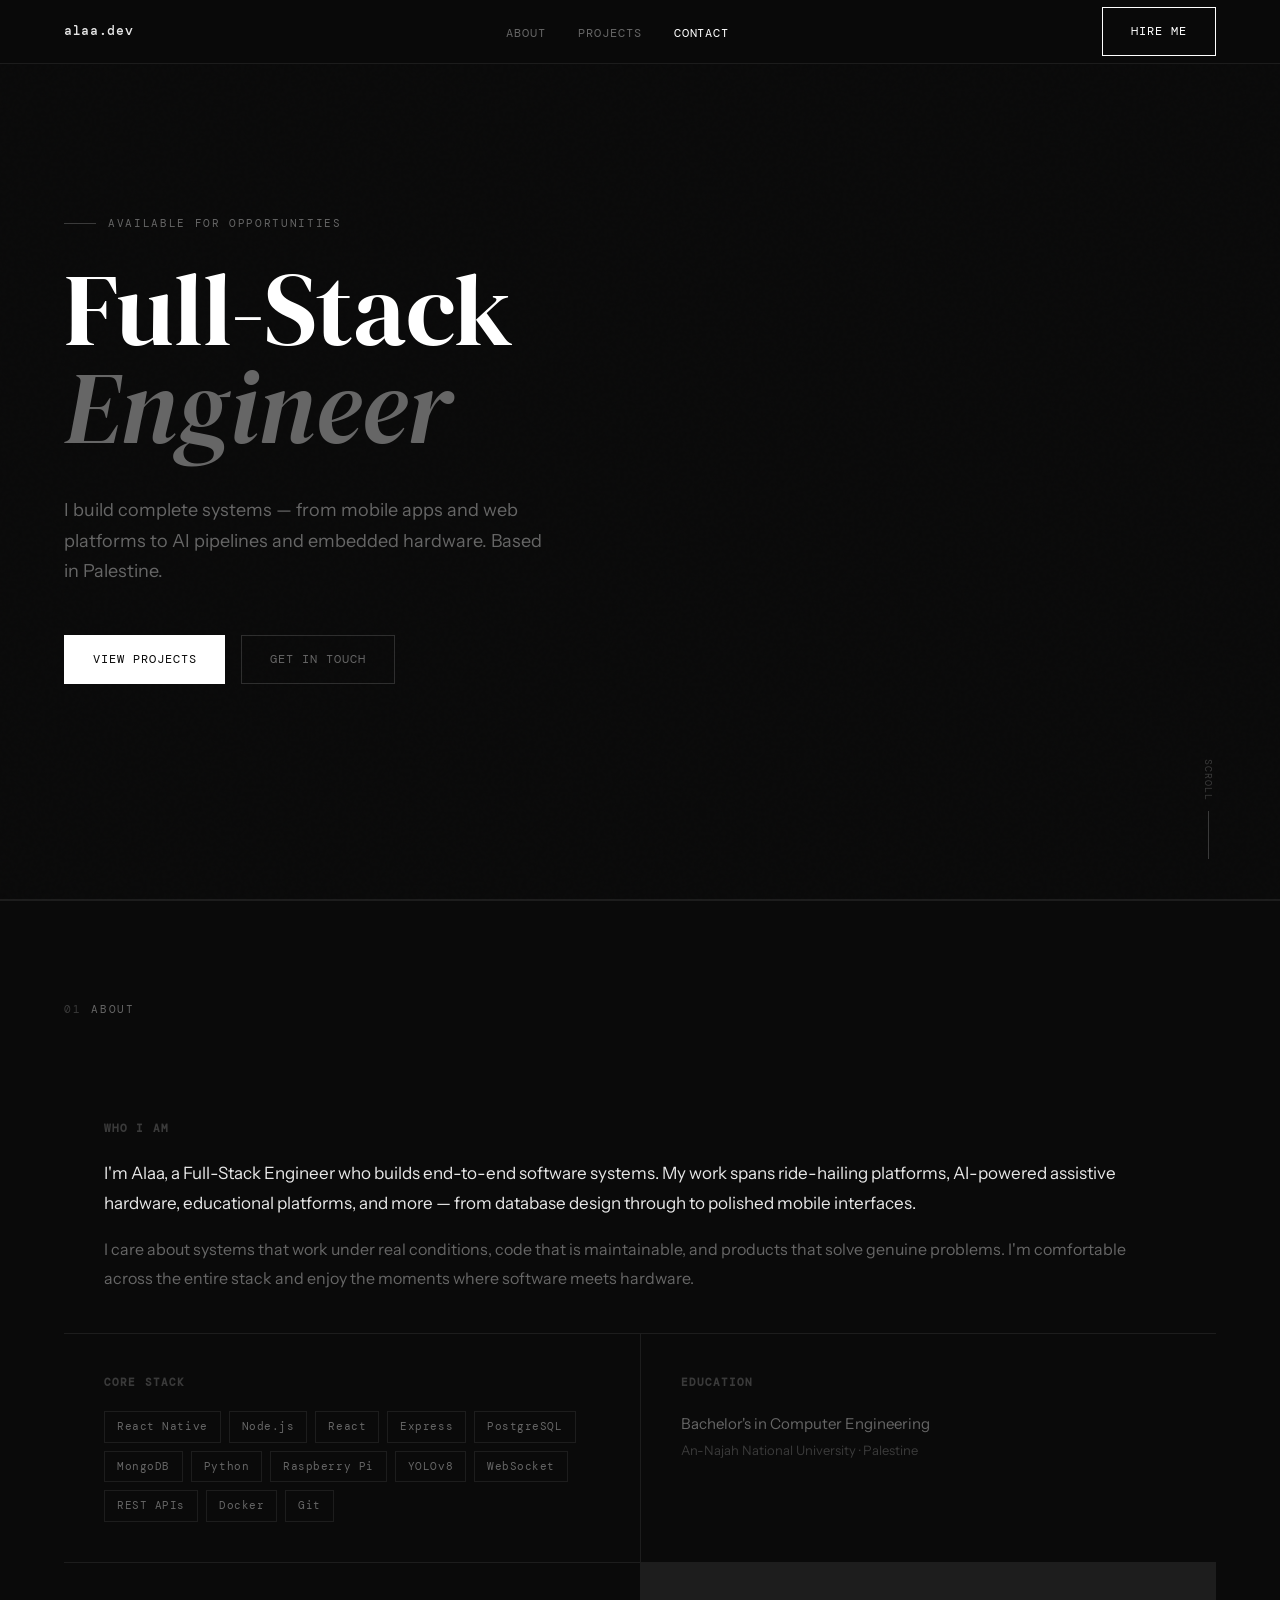
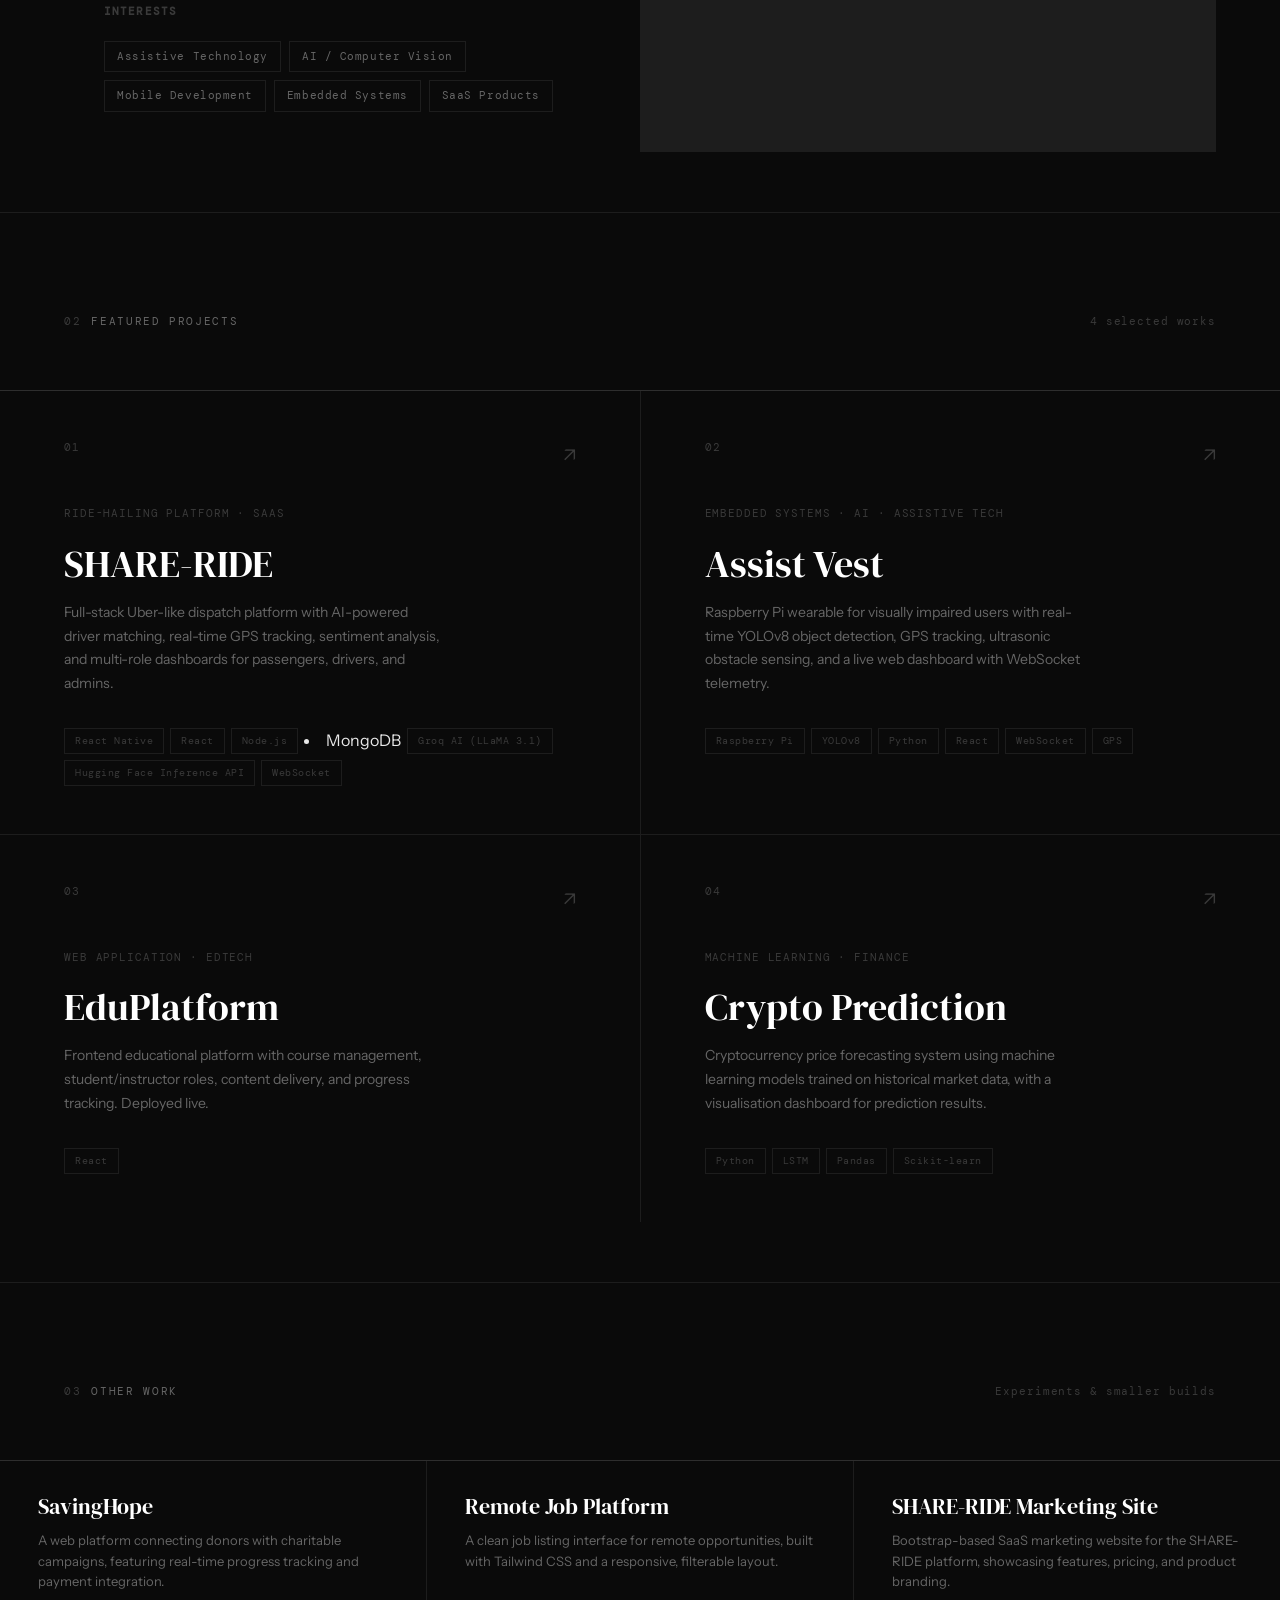
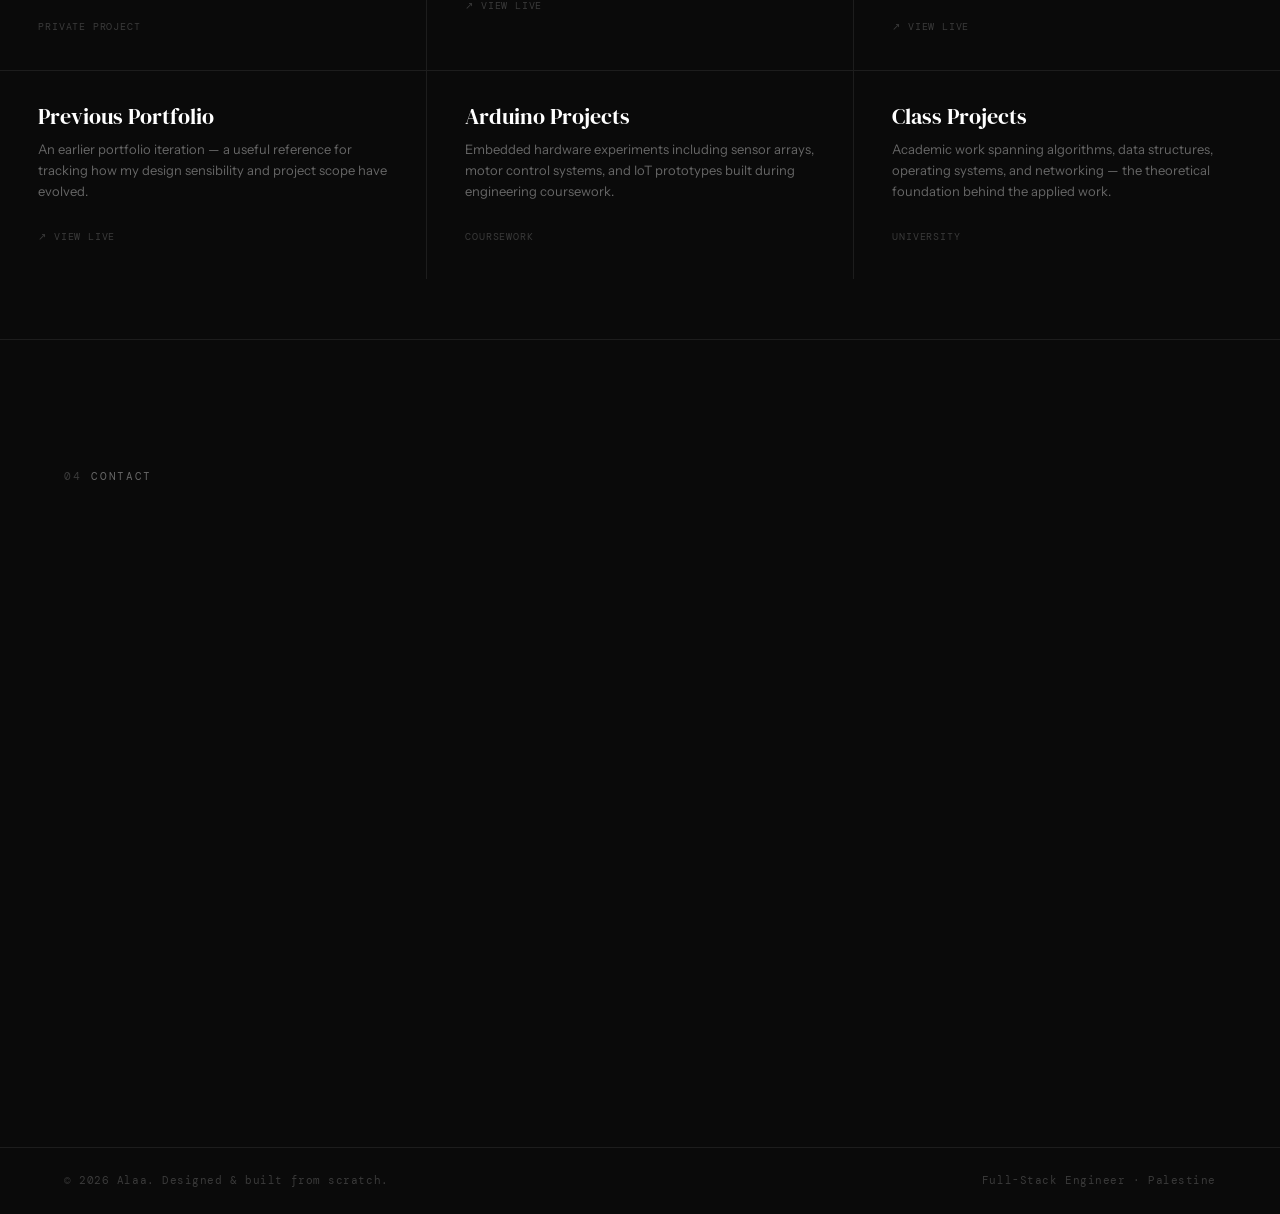
==== index.html @ c0fa9a7a "final portfolio" ====
<!DOCTYPE html>
<html lang="en">
<head>
  <meta charset="UTF-8">
  <meta name="viewport" content="width=device-width, initial-scale=1.0">
  <title>Alaa — Full-Stack Engineer</title>
  <meta name="description" content="Portfolio of Alaa, a Full-Stack Engineer specializing in mobile apps, AI-powered systems, and embedded hardware.">
  <link rel="stylesheet" href="assets/css/style.css">
</head>
<body>

  <!-- NAV -->
  <nav>
    <a href="index.html" class="nav-logo">alaa.dev</a>
    <ul class="nav-links">
      <li><a href="#about">About</a></li>
      <li><a href="#projects">Projects</a></li>
      <li><a href="#contact">Contact</a></li>
    </ul>
    <a href="mailto:alaa1190a@gmail.com" class="nav-cta btn">Hire Me</a>
    <button class="nav-hamburger" aria-label="Menu">
      <span></span><span></span><span></span>
    </button>
  </nav>

  <div class="nav-mobile-menu">
    <a href="#about">About</a>
    <a href="#projects">Projects</a>
    <a href="#contact">Contact</a>
    <a href="mailto:alaa1190a@gmail.com">Hire Me</a>
  </div>

  <!-- HERO -->
  <section class="hero">
    <span class="hero-eyebrow">Available for opportunities</span>
    <h1>
      Full-Stack<br>
      <em>Engineer</em>
    </h1>
    <p class="hero-sub">
      I build complete systems — from mobile apps and web platforms to AI pipelines and embedded hardware. Based in Palestine.
    </p>
    <div class="hero-actions">
      <a href="#projects" class="btn btn-primary">View Projects</a>
      <a href="#contact" class="btn btn-ghost">Get in Touch</a>
    </div>
    <span class="hero-scroll">Scroll</span>
  </section>

  <!-- ABOUT -->
  <section id="about">
    <div class="section-header">
      <span class="section-label" data-num="01">About</span>
    </div>
    <div class="about-grid">
      <div class="about-cell about-bio fade-up">
        <h3>Who I Am</h3>
        <p style="font-size:17px; color:var(--text); line-height:1.8; margin-bottom:16px;">
          I'm Alaa, a Full-Stack Engineer who builds end-to-end software systems. My work spans ride-hailing platforms, AI-powered assistive hardware, educational platforms, and more — from database design through to polished mobile interfaces.
        </p>
        <p style="font-size:16px; color:var(--text-dim); line-height:1.8;">
          I care about systems that work under real conditions, code that is maintainable, and products that solve genuine problems. I'm comfortable across the entire stack and enjoy the moments where software meets hardware.
        </p>
      </div>
      <div class="about-cell fade-up">
        <h3>Core Stack</h3>
        <ul class="skill-list">
          <li>React Native</li>
          <li>Node.js</li>
          <li>React</li>
          <li>Express</li>
          <li>PostgreSQL</li>
          <li>MongoDB</li>
          <li>Python</li>
          <li>Raspberry Pi</li>
          <li>YOLOv8</li>
          <li>WebSocket</li>
          <li>REST APIs</li>
          <li>Docker</li>
          <li>Git</li>
        </ul>
      </div>
      <div class="about-cell fade-up">
        <h3>Education</h3>
        <p style="font-size:15px; color:var(--text-dim); line-height:1.7;">
          Bachelor's in Computer Engineering<br>
          <span style="color:var(--text-dimmer); font-size:13px;">An-Najah National University · Palestine</span>
        </p>
      </div>
      <div class="about-cell fade-up">
        <h3>Interests</h3>
        <ul class="skill-list">
          <li>Assistive Technology</li>
          <li>AI / Computer Vision</li>
          <li>Mobile Development</li>
          <li>Embedded Systems</li>
          <li>SaaS Products</li>
        </ul>
      </div>
    </div>
  </section>

  <!-- FEATURED PROJECTS -->
  <section id="projects">
    <div class="section-header">
      <span class="section-label" data-num="02">Featured Projects</span>
      <span style="font-family:var(--font-mono);font-size:11px;color:var(--text-dimmer);letter-spacing:0.08em;">4 selected works</span>
    </div>
    <div class="projects-grid">

      <!-- SHARE-RIDE -->
      <a href="shareride.html" class="project-card fade-up">
        <div class="project-num">01</div>
        <div class="project-type">Ride-Hailing Platform · SaaS</div>
        <h3>SHARE-RIDE</h3>
        <p class="project-desc">
          Full-stack Uber-like dispatch platform with AI-powered driver matching, real-time GPS tracking, sentiment analysis, and multi-role dashboards for passengers, drivers, and admins.
        </p>
        <div class="project-tags">
          <span>React Native</span>
          <span>React</span>
          <span>Node.js</span>
          <li>MongoDB</li>
          <span>Groq AI (LLaMA 3.1)</span>
          <span>Hugging Face Inference API</span>
          <span>WebSocket</span>
        </div>
      </a>

      <!-- ASSIST VEST -->
      <a href="vest.html" class="project-card fade-up">
        <div class="project-num">02</div>
        <div class="project-type">Embedded Systems · AI · Assistive Tech</div>
        <h3>Assist Vest</h3>
        <p class="project-desc">
          Raspberry Pi wearable for visually impaired users with real-time YOLOv8 object detection, GPS tracking, ultrasonic obstacle sensing, and a live web dashboard with WebSocket telemetry.
        </p>
        <div class="project-tags">
          <span>Raspberry Pi</span>
          <span>YOLOv8</span>
          <span>Python</span>
          <span>React</span>
          <span>WebSocket</span>
          <span>GPS</span>
        </div>
      </a>

      <!-- EDU PLATFORM -->
      <a href="eduplatform.html" class="project-card fade-up">
        <div class="project-num">03</div>
        <div class="project-type">Web Application · EdTech</div>
        <h3>EduPlatform</h3>
        <p class="project-desc">
          Frontend educational platform with course management, student/instructor roles, content delivery, and progress tracking. Deployed live.
        </p>
        <div class="project-tags">
          <span>React</span>
          
        </div>
      </a>

      <!-- CRYPTO -->
      <a href="crypto.html" class="project-card fade-up">
        <div class="project-num">04</div>
        <div class="project-type">Machine Learning · Finance</div>
        <h3>Crypto Prediction</h3>
        <p class="project-desc">
          Cryptocurrency price forecasting system using machine learning models trained on historical market data, with a visualisation dashboard for prediction results.
        </p>
        <div class="project-tags">
          <span>Python</span>
          <span>LSTM</span>
          <span>Pandas</span>
          <span>Scikit-learn</span>
        </div>
      </a>

    </div>
  </section>

  <!-- OTHER PROJECTS -->
  <section id="other">
    <div class="section-header">
      <span class="section-label" data-num="03">Other Work</span>
      <span style="font-family:var(--font-mono);font-size:11px;color:var(--text-dimmer);letter-spacing:0.08em;">Experiments &amp; smaller builds</span>
    </div>
    <div class="other-grid">

      <div class="other-card fade-up">
        <h4>SavingHope</h4>
        <p>A web platform connecting donors with charitable campaigns, featuring real-time progress tracking and payment integration.</p>
        <span class="other-link">Private Project</span>
      </div>

      <a href="https://alaa1252.github.io/remotework-tailwind/" target="_blank" class="other-card fade-up">
        <h4>Remote Job Platform</h4>
        <p>A clean job listing interface for remote opportunities, built with Tailwind CSS and a responsive, filterable layout.</p>
        <span class="other-link">↗ View Live</span>
      </a>

      <a href="https://alaa1252.github.io/SaaS-Bootstrap-Project/album.html" target="_blank" class="other-card fade-up">
        <h4>SHARE-RIDE Marketing Site</h4>
        <p>Bootstrap-based SaaS marketing website for the SHARE-RIDE platform, showcasing features, pricing, and product branding.</p>
        <span class="other-link">↗ View Live</span>
      </a>

      <a href="https://alaa1252.github.io/frontend-assignment-01-portfolio/" target="_blank" class="other-card fade-up">
        <h4>Previous Portfolio</h4>
        <p>An earlier portfolio iteration — a useful reference for tracking how my design sensibility and project scope have evolved.</p>
        <span class="other-link">↗ View Live</span>
      </a>

      <div class="other-card fade-up">
        <h4>Arduino Projects</h4>
        <p>Embedded hardware experiments including sensor arrays, motor control systems, and IoT prototypes built during engineering coursework.</p>
        <span class="other-link">Coursework</span>
      </div>

      <div class="other-card fade-up">
        <h4>Class Projects</h4>
        <p>Academic work spanning algorithms, data structures, operating systems, and networking — the theoretical foundation behind the applied work.</p>
        <span class="other-link">University</span>
      </div>

    </div>
  </section>

  <!-- CONTACT -->
  <section id="contact" class="contact-section">
    <div class="contact-inner">
      <div class="section-label fade-up" data-num="04" style="margin-bottom:32px;">Contact</div>
      <h2 class="fade-up">Let's build<br><em>something real.</em></h2>
      <p class="fade-up">Open to full-time roles, freelance projects, and interesting collaborations. Based in Palestine, working globally.</p>
      <div class="contact-links fade-up">
        <a href="mailto:alaa1190a@gmail.com" class="btn btn-primary">Send an Email</a>
        <a href="https://github.com/alaa1252" target="_blank" class="btn btn-ghost">GitHub Profile</a>
        <a href="https://www.linkedin.com/in/alaa-alawneh-941721393/" target="_blank" class="btn btn-ghost">LinkedIn</a>
      </div>
      <div class="contact-meta fade-up">
        <div class="contact-meta-item">
          <span>Email</span>
          <a href="mailto:alaa1190a@gmail.com">alaa1190a@gmail.com</a>
        </div>
        <div class="contact-meta-item">
          <span>GitHub</span>
          <a href="https://github.com/alaa1252" target="_blank">alaa1252</a>
        </div>
        <div class="contact-meta-item">
          <span>LinkedIn</span>
          <a href="https://www.linkedin.com/in/alaa-alawneh-941721393/" target="_blank">Alaa Alawneh</a>
        </div>
        <div class="contact-meta-item">
          <span>Location</span>
          <span>Palestine</span>
        </div>
        <div class="contact-meta-item">
          <span>Availability</span>
          <span>Open to Work</span>
        </div>
      </div>
    </div>
  </section>

  <footer>
    <span>© 2026 Alaa. Designed &amp; built from scratch.</span>
    <span>Full-Stack Engineer · Palestine</span>
  </footer>

  <script src="assets/js/main.js"></script>
</body>
</html>
---- assets/css/style.css ----
@import url('https://fonts.googleapis.com/css2?family=DM+Serif+Display:ital@0;1&family=DM+Mono:wght@300;400;500&family=Instrument+Sans:wght@400;500;600&display=swap');

/* ─── RESET & BASE ─── */
*, *::before, *::after { box-sizing: border-box; margin: 0; padding: 0; }

:root {
  --bg: #0a0a0a;
  --bg-2: #111111;
  --bg-3: #161616;
  --line: rgba(255,255,255,0.08);
  --line-strong: rgba(255,255,255,0.15);
  --text: #e8e8e8;
  --text-dim: #666;
  --text-dimmer: #3a3a3a;
  --white: #ffffff;
  --accent: #ffffff;
  --font-display: 'DM Serif Display', Georgia, serif;
  --font-mono: 'DM Mono', monospace;
  --font-body: 'Instrument Sans', sans-serif;
  --radius: 2px;
  --transition: 0.3s cubic-bezier(0.4, 0, 0.2, 1);
}

html { scroll-behavior: smooth; }

body {
  background: var(--bg);
  color: var(--text);
  font-family: var(--font-body);
  font-size: 16px;
  line-height: 1.6;
  -webkit-font-smoothing: antialiased;
  overflow-x: hidden;
}

/* ─── NOISE OVERLAY ─── */
body::before {
  content: '';
  position: fixed;
  inset: 0;
  background-image: url("data:image/svg+xml,%3Csvg viewBox='0 0 256 256' xmlns='http://www.w3.org/2000/svg'%3E%3Cfilter id='noise'%3E%3CfeTurbulence type='fractalNoise' baseFrequency='0.9' numOctaves='4' stitchTiles='stitch'/%3E%3C/filter%3E%3Crect width='100%25' height='100%25' filter='url(%23noise)' opacity='0.03'/%3E%3C/svg%3E");
  pointer-events: none;
  z-index: 0;
  opacity: 0.4;
}

/* ─── NAV ─── */
nav {
  position: fixed;
  top: 0; left: 0; right: 0;
  z-index: 100;
  padding: 0 clamp(24px, 5vw, 80px);
  height: 64px;
  display: flex;
  align-items: center;
  justify-content: space-between;
  border-bottom: 1px solid var(--line);
  background: rgba(10,10,10,0.85);
  backdrop-filter: blur(12px);
  -webkit-backdrop-filter: blur(12px);
}

.nav-logo {
  font-family: var(--font-mono);
  font-size: 13px;
  font-weight: 500;
  letter-spacing: 0.05em;
  color: var(--white);
  text-decoration: none;
  opacity: 0.9;
}

.nav-links {
  display: flex;
  gap: 32px;
  list-style: none;
}

.nav-links a {
  font-family: var(--font-mono);
  font-size: 12px;
  letter-spacing: 0.08em;
  color: var(--text-dim);
  text-decoration: none;
  text-transform: uppercase;
  transition: color var(--transition);
}

.nav-links a:hover { color: var(--white); }

.nav-cta {
  font-family: var(--font-mono);
  font-size: 12px;
  letter-spacing: 0.08em;
  color: var(--white) !important;
  border: 1px solid var(--line-strong);
  padding: 8px 16px;
  text-decoration: none;
  text-transform: uppercase;
  transition: all var(--transition) !important;
}
.nav-cta:hover {
  background: var(--white) !important;
  color: var(--bg) !important;
}

/* ─── HAMBURGER ─── */
.nav-hamburger {
  display: none;
  flex-direction: column;
  gap: 5px;
  cursor: pointer;
  padding: 4px;
  background: none;
  border: none;
}
.nav-hamburger span {
  display: block;
  width: 22px;
  height: 1px;
  background: var(--text);
  transition: all var(--transition);
}
.nav-hamburger.open span:nth-child(1) { transform: translateY(6px) rotate(45deg); }
.nav-hamburger.open span:nth-child(2) { opacity: 0; }
.nav-hamburger.open span:nth-child(3) { transform: translateY(-6px) rotate(-45deg); }

.nav-mobile-menu {
  display: none;
  position: fixed;
  top: 64px; left: 0; right: 0;
  background: var(--bg);
  border-bottom: 1px solid var(--line);
  padding: 24px clamp(24px, 5vw, 80px);
  z-index: 99;
  flex-direction: column;
  gap: 20px;
}
.nav-mobile-menu.open { display: flex; }
.nav-mobile-menu a {
  font-family: var(--font-mono);
  font-size: 13px;
  letter-spacing: 0.08em;
  color: var(--text-dim);
  text-decoration: none;
  text-transform: uppercase;
  transition: color var(--transition);
}
.nav-mobile-menu a:hover { color: var(--white); }

/* ─── HERO ─── */
.hero {
  min-height: 100vh;
  padding: 0 clamp(24px, 5vw, 80px);
  display: flex;
  flex-direction: column;
  justify-content: center;
  position: relative;
  border-bottom: 1px solid var(--line);
}

.hero-eyebrow {
  font-family: var(--font-mono);
  font-size: 11px;
  letter-spacing: 0.15em;
  color: var(--text-dim);
  text-transform: uppercase;
  margin-bottom: 28px;
  display: flex;
  align-items: center;
  gap: 12px;
}

.hero-eyebrow::before {
  content: '';
  display: inline-block;
  width: 32px;
  height: 1px;
  background: var(--text-dimmer);
}

.hero h1 {
  font-family: var(--font-display);
  font-size: clamp(52px, 8vw, 120px);
  line-height: 0.95;
  font-weight: 400;
  color: var(--white);
  max-width: 900px;
  margin-bottom: 40px;
}

.hero h1 em {
  font-style: italic;
  color: var(--text-dim);
}

.hero-sub {
  font-family: var(--font-body);
  font-size: clamp(15px, 1.5vw, 18px);
  color: var(--text-dim);
  max-width: 480px;
  line-height: 1.7;
  margin-bottom: 48px;
}

.hero-actions {
  display: flex;
  gap: 16px;
  flex-wrap: wrap;
}

.btn {
  font-family: var(--font-mono);
  font-size: 12px;
  letter-spacing: 0.08em;
  text-transform: uppercase;
  text-decoration: none;
  padding: 14px 28px;
  border: 1px solid;
  transition: all var(--transition);
  display: inline-block;
  cursor: pointer;
  background: none;
}

.btn-primary {
  border-color: var(--white);
  color: var(--bg);
  background: var(--white);
}
.btn-primary:hover {
  background: transparent;
  color: var(--white);
}

.btn-ghost {
  border-color: var(--line-strong);
  color: var(--text-dim);
}
.btn-ghost:hover {
  border-color: var(--white);
  color: var(--white);
}

.hero-scroll {
  position: absolute;
  bottom: 40px;
  right: clamp(24px, 5vw, 80px);
  font-family: var(--font-mono);
  font-size: 10px;
  letter-spacing: 0.1em;
  color: var(--text-dimmer);
  text-transform: uppercase;
  writing-mode: vertical-rl;
  display: flex;
  align-items: center;
  gap: 10px;
}
.hero-scroll::after {
  content: '';
  display: block;
  width: 1px;
  height: 48px;
  background: var(--text-dimmer);
  animation: scrollLine 2s ease-in-out infinite;
}
@keyframes scrollLine {
  0%, 100% { opacity: 0.3; transform: scaleY(1); transform-origin: top; }
  50% { opacity: 1; }
}

/* ─── SECTION STRUCTURE ─── */
section {
  position: relative;
  z-index: 1;
}

.section-header {
  padding: clamp(60px, 8vw, 100px) clamp(24px, 5vw, 80px) 0;
  display: flex;
  align-items: baseline;
  justify-content: space-between;
  gap: 24px;
  border-top: 1px solid var(--line);
  flex-wrap: wrap;
}

.section-label {
  font-family: var(--font-mono);
  font-size: 11px;
  letter-spacing: 0.15em;
  color: var(--text-dim);
  text-transform: uppercase;
  display: flex;
  align-items: center;
  gap: 10px;
}
.section-label::before {
  content: attr(data-num);
  color: var(--text-dimmer);
}

.section-title {
  font-family: var(--font-display);
  font-size: clamp(36px, 5vw, 60px);
  font-weight: 400;
  color: var(--white);
  line-height: 1.1;
}

/* ─── ABOUT ─── */
.about-grid {
  display: grid;
  grid-template-columns: 1fr 1fr;
  gap: 1px;
  background: var(--line);
  margin: 60px clamp(24px, 5vw, 80px);
}

.about-cell {
  background: var(--bg);
  padding: 40px;
}

.about-cell h3 {
  font-family: var(--font-mono);
  font-size: 11px;
  letter-spacing: 0.1em;
  color: var(--text-dimmer);
  text-transform: uppercase;
  margin-bottom: 20px;
}

.about-bio {
  font-size: 17px;
  color: var(--text);
  line-height: 1.75;
  grid-column: 1 / -1;
}

.skill-list {
  list-style: none;
  display: flex;
  flex-wrap: wrap;
  gap: 8px;
}

.skill-list li {
  font-family: var(--font-mono);
  font-size: 11px;
  letter-spacing: 0.05em;
  color: var(--text-dim);
  border: 1px solid var(--line);
  padding: 6px 12px;
}

/* ─── FEATURED PROJECTS ─── */
.projects-grid {
  display: grid;
  grid-template-columns: 1fr 1fr;
  gap: 1px;
  background: var(--line);
  margin: 60px 0;
  border-top: 1px solid var(--line);
}

.project-card {
  background: var(--bg);
  padding: 48px clamp(24px, 5vw, 80px);
  text-decoration: none;
  color: inherit;
  display: block;
  transition: background var(--transition);
  position: relative;
  overflow: hidden;
}

.project-card::after {
  content: '↗';
  position: absolute;
  top: 48px;
  right: clamp(24px, 5vw, 80px);
  font-size: 20px;
  color: var(--text-dimmer);
  transition: all var(--transition);
}

.project-card:hover { background: var(--bg-2); }
.project-card:hover::after {
  color: var(--white);
  transform: translate(3px, -3px);
}

.project-num {
  font-family: var(--font-mono);
  font-size: 11px;
  letter-spacing: 0.1em;
  color: var(--text-dimmer);
  margin-bottom: 48px;
}

.project-card h3 {
  font-family: var(--font-display);
  font-size: clamp(28px, 3vw, 42px);
  font-weight: 400;
  color: var(--white);
  line-height: 1.1;
  margin-bottom: 16px;
}

.project-type {
  font-family: var(--font-mono);
  font-size: 11px;
  letter-spacing: 0.08em;
  color: var(--text-dimmer);
  text-transform: uppercase;
  margin-bottom: 20px;
}

.project-desc {
  font-size: 14px;
  color: var(--text-dim);
  line-height: 1.7;
  max-width: 380px;
  margin-bottom: 32px;
}

.project-tags {
  display: flex;
  flex-wrap: wrap;
  gap: 6px;
}

.project-tags span {
  font-family: var(--font-mono);
  font-size: 10px;
  letter-spacing: 0.05em;
  color: var(--text-dimmer);
  border: 1px solid var(--line);
  padding: 4px 10px;
}

/* ─── OTHER PROJECTS ─── */
.other-grid {
  display: grid;
  grid-template-columns: repeat(3, 1fr);
  gap: 1px;
  background: var(--line);
  margin: 60px 0;
  border-top: 1px solid var(--line);
}

.other-card {
  background: var(--bg);
  padding: 32px clamp(20px, 3vw, 40px);
  text-decoration: none;
  color: inherit;
  display: block;
  transition: background var(--transition);
}

.other-card:hover { background: var(--bg-2); }

.other-card h4 {
  font-family: var(--font-display);
  font-size: 22px;
  font-weight: 400;
  color: var(--white);
  margin-bottom: 10px;
  line-height: 1.2;
}

.other-card p {
  font-size: 13px;
  color: var(--text-dim);
  line-height: 1.6;
  margin-bottom: 20px;
}

.other-link {
  font-family: var(--font-mono);
  font-size: 10px;
  letter-spacing: 0.08em;
  color: var(--text-dimmer);
  text-transform: uppercase;
  text-decoration: none;
  display: inline-flex;
  align-items: center;
  gap: 6px;
  transition: color var(--transition);
}
.other-link:hover { color: var(--white); }

/* ─── CONTACT ─── */
.contact-section {
  padding: clamp(80px, 10vw, 140px) clamp(24px, 5vw, 80px);
  border-top: 1px solid var(--line);
}

.contact-inner {
  max-width: 700px;
}

.contact-section h2 {
  font-family: var(--font-display);
  font-size: clamp(42px, 6vw, 80px);
  font-weight: 400;
  color: var(--white);
  line-height: 1.05;
  margin-bottom: 24px;
}

.contact-section h2 em {
  font-style: italic;
  color: var(--text-dim);
}

.contact-section p {
  font-size: 16px;
  color: var(--text-dim);
  margin-bottom: 40px;
  max-width: 400px;
  line-height: 1.7;
}

.contact-links {
  display: flex;
  gap: 16px;
  flex-wrap: wrap;
  margin-bottom: 60px;
}

.contact-meta {
  display: flex;
  gap: 40px;
  flex-wrap: wrap;
  border-top: 1px solid var(--line);
  padding-top: 40px;
}

.contact-meta-item {
  display: flex;
  flex-direction: column;
  gap: 6px;
}

.contact-meta-item span:first-child {
  font-family: var(--font-mono);
  font-size: 10px;
  letter-spacing: 0.1em;
  color: var(--text-dimmer);
  text-transform: uppercase;
}

.contact-meta-item a,
.contact-meta-item span:last-child {
  font-size: 14px;
  color: var(--text);
  text-decoration: none;
  transition: color var(--transition);
}
.contact-meta-item a:hover { color: var(--white); }

/* ─── FOOTER ─── */
footer {
  padding: 24px clamp(24px, 5vw, 80px);
  border-top: 1px solid var(--line);
  display: flex;
  justify-content: space-between;
  align-items: center;
  flex-wrap: wrap;
  gap: 12px;
}

footer span {
  font-family: var(--font-mono);
  font-size: 11px;
  letter-spacing: 0.05em;
  color: var(--text-dimmer);
}

/* ─── PROJECT PAGE ─── */
.project-hero {
  min-height: 60vh;
  padding: 120px clamp(24px, 5vw, 80px) 80px;
  border-bottom: 1px solid var(--line);
  display: flex;
  flex-direction: column;
  justify-content: flex-end;
}

.project-hero-meta {
  display: flex;
  gap: 24px;
  margin-bottom: 32px;
  flex-wrap: wrap;
}

.meta-tag {
  font-family: var(--font-mono);
  font-size: 10px;
  letter-spacing: 0.1em;
  color: var(--text-dimmer);
  text-transform: uppercase;
  border: 1px solid var(--line);
  padding: 5px 12px;
}

.project-hero h1 {
  font-family: var(--font-display);
  font-size: clamp(48px, 8vw, 100px);
  font-weight: 400;
  color: var(--white);
  line-height: 0.95;
  margin-bottom: 28px;
}

.project-hero-sub {
  font-size: clamp(16px, 1.8vw, 20px);
  color: var(--text-dim);
  max-width: 600px;
  line-height: 1.65;
  margin-bottom: 40px;
}

.project-links {
  display: flex;
  gap: 12px;
  flex-wrap: wrap;
}

/* ─── CASE STUDY CONTENT ─── */
.case-study {
  max-width: 760px;
  margin: 0 auto;
  padding: 80px clamp(24px, 5vw, 80px);
}

.case-study h2 {
  font-family: var(--font-display);
  font-size: clamp(28px, 3.5vw, 40px);
  font-weight: 400;
  color: var(--white);
  margin-bottom: 20px;
  margin-top: 64px;
}

.case-study h2:first-child { margin-top: 0; }

.case-study p {
  font-size: 16px;
  color: var(--text-dim);
  line-height: 1.8;
  margin-bottom: 20px;
}

.case-study ul {
  list-style: none;
  margin-bottom: 20px;
}

.case-study ul li {
  font-size: 15px;
  color: var(--text-dim);
  line-height: 1.7;
  padding: 8px 0;
  border-bottom: 1px solid var(--line);
  display: flex;
  gap: 12px;
}

.case-study ul li::before {
  content: '—';
  color: var(--text-dimmer);
  flex-shrink: 0;
}

/* ─── TECH STACK GRID ─── */
.tech-grid {
  display: grid;
  grid-template-columns: repeat(2, 1fr);
  gap: 1px;
  background: var(--line);
  margin: 40px 0;
}

.tech-cell {
  background: var(--bg-3);
  padding: 24px 28px;
}

.tech-cell h4 {
  font-family: var(--font-mono);
  font-size: 10px;
  letter-spacing: 0.1em;
  color: var(--text-dimmer);
  text-transform: uppercase;
  margin-bottom: 12px;
}

.tech-cell p {
  font-size: 14px;
  color: var(--text);
  margin: 0;
  line-height: 1.5;
}

/* ─── ARCHITECTURE DIAGRAM ─── */
.arch-diagram {
  margin: 40px 0;
  border: 1px solid var(--line);
  padding: 40px;
  background: var(--bg-3);
  font-family: var(--font-mono);
  font-size: 13px;
  color: var(--text-dim);
  line-height: 1.8;
  white-space: pre;
  overflow-x: auto;
}

/* ─── VIDEO EMBED ─── */
.video-container {
  margin: 48px 0;
  border: 1px solid var(--line);
  position: relative;
  overflow: hidden;
  background: var(--bg-3);
}

.video-container iframe {
  width: 100%;
  aspect-ratio: 16/9;
  display: block;
  border: none;
}

.video-label {
  font-family: var(--font-mono);
  font-size: 10px;
  letter-spacing: 0.1em;
  color: var(--text-dimmer);
  text-transform: uppercase;
  padding: 12px 20px;
  border-top: 1px solid var(--line);
}

/* ─── CHALLENGE BLOCKS ─── */
.challenge-block {
  margin: 16px 0;
  padding: 24px 28px;
  border-left: 1px solid var(--line-strong);
  background: var(--bg-3);
}

.challenge-block h4 {
  font-family: var(--font-mono);
  font-size: 11px;
  letter-spacing: 0.08em;
  color: var(--white);
  text-transform: uppercase;
  margin-bottom: 8px;
}

.challenge-block p {
  font-size: 14px;
  color: var(--text-dim);
  margin: 0;
  line-height: 1.7;
}

/* ─── BACK LINK ─── */
.back-link {
  display: inline-flex;
  align-items: center;
  gap: 8px;
  font-family: var(--font-mono);
  font-size: 11px;
  letter-spacing: 0.08em;
  color: var(--text-dim);
  text-decoration: none;
  text-transform: uppercase;
  padding: 20px clamp(24px, 5vw, 80px);
  border-bottom: 1px solid var(--line);
  display: flex;
  transition: color var(--transition);
}
.back-link:hover { color: var(--white); }

/* ─── CASE STUDY FULL WIDTH DIVIDER ─── */
.full-divider {
  border: none;
  border-top: 1px solid var(--line);
  margin: 0;
}

/* ─── ANIMATIONS ─── */
.fade-up {
  opacity: 0;
  transform: translateY(24px);
  transition: opacity 0.6s ease, transform 0.6s ease;
}
.fade-up.visible {
  opacity: 1;
  transform: translateY(0);
}

/* ─── RESPONSIVE ─── */
@media (max-width: 900px) {
  .about-grid { grid-template-columns: 1fr; }
  .about-bio { grid-column: 1; }
  .projects-grid { grid-template-columns: 1fr; }
  .other-grid { grid-template-columns: 1fr 1fr; }
  .nav-links { display: none; }
  .nav-cta { display: none; }
  .nav-hamburger { display: flex; }
  .tech-grid { grid-template-columns: 1fr; }
}

@media (max-width: 600px) {
  .other-grid { grid-template-columns: 1fr; }
  .contact-meta { gap: 24px; }
  .arch-diagram { font-size: 11px; padding: 24px; }
}
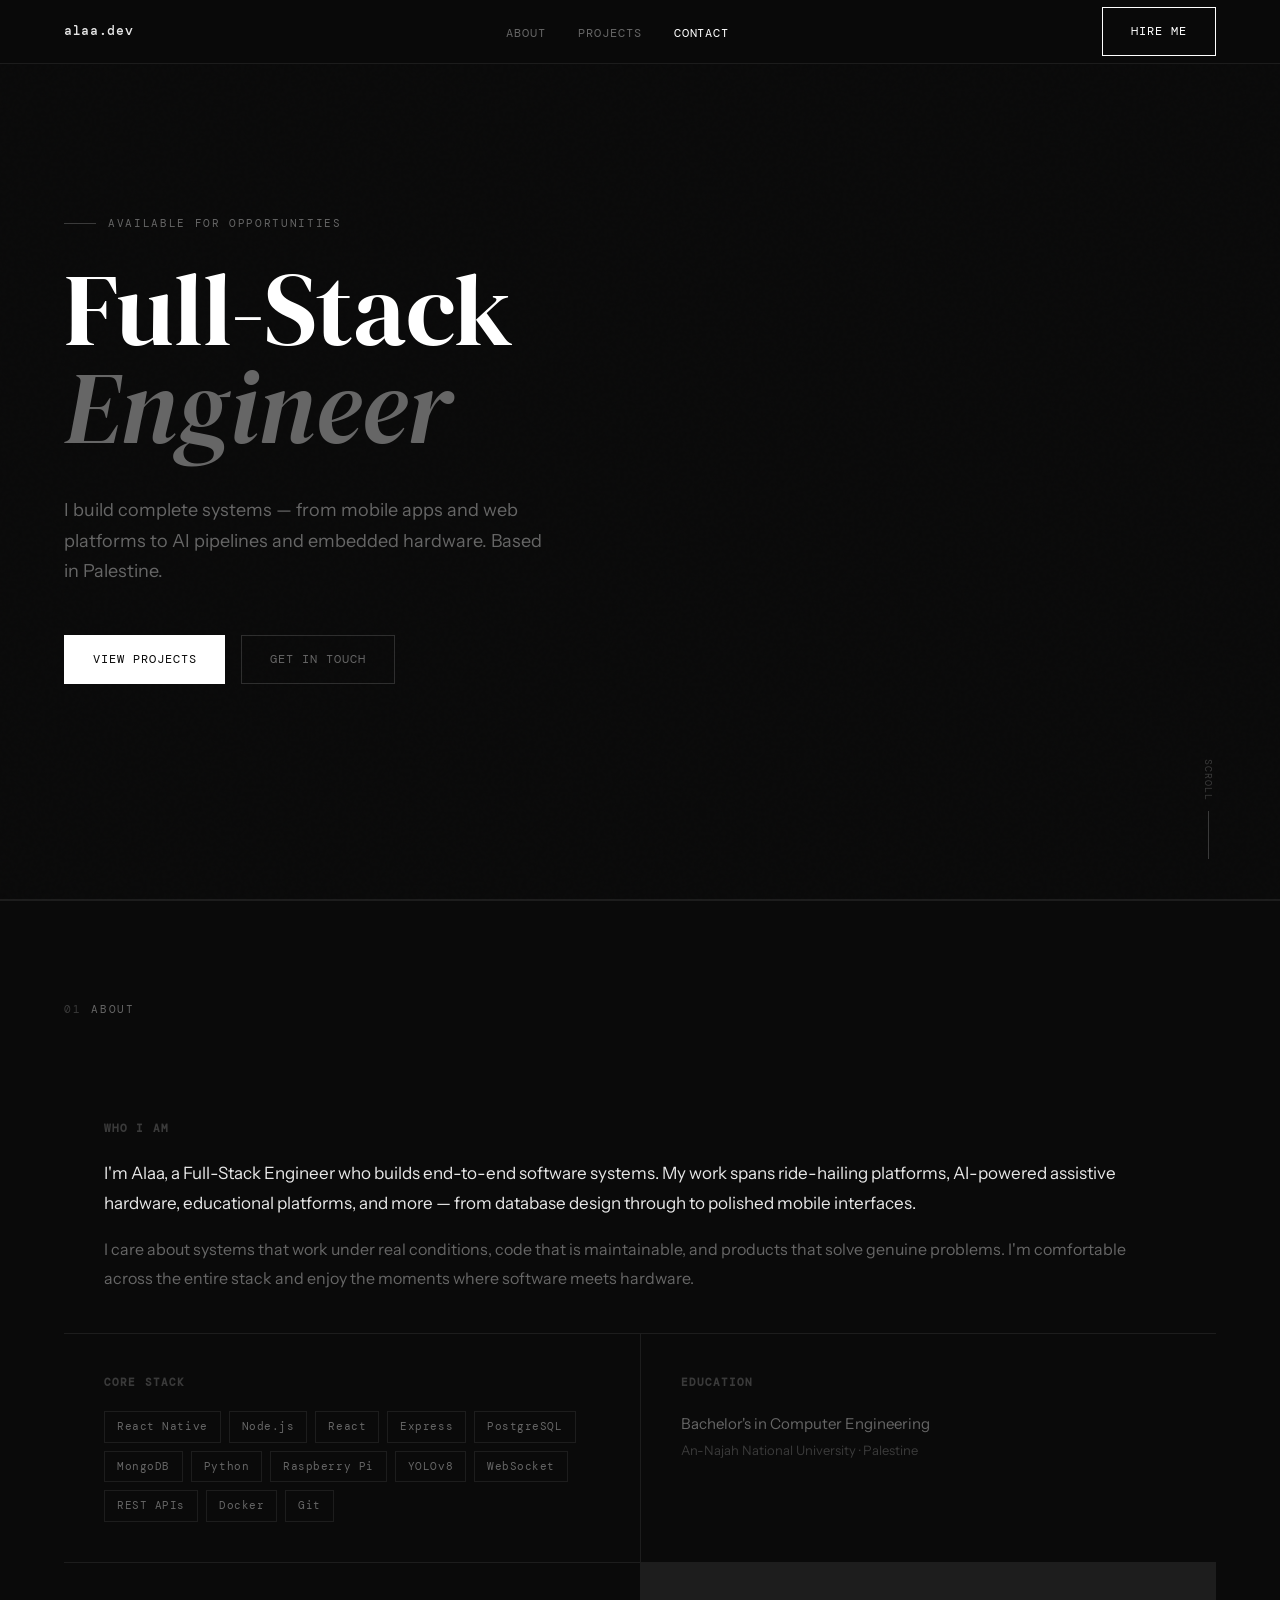
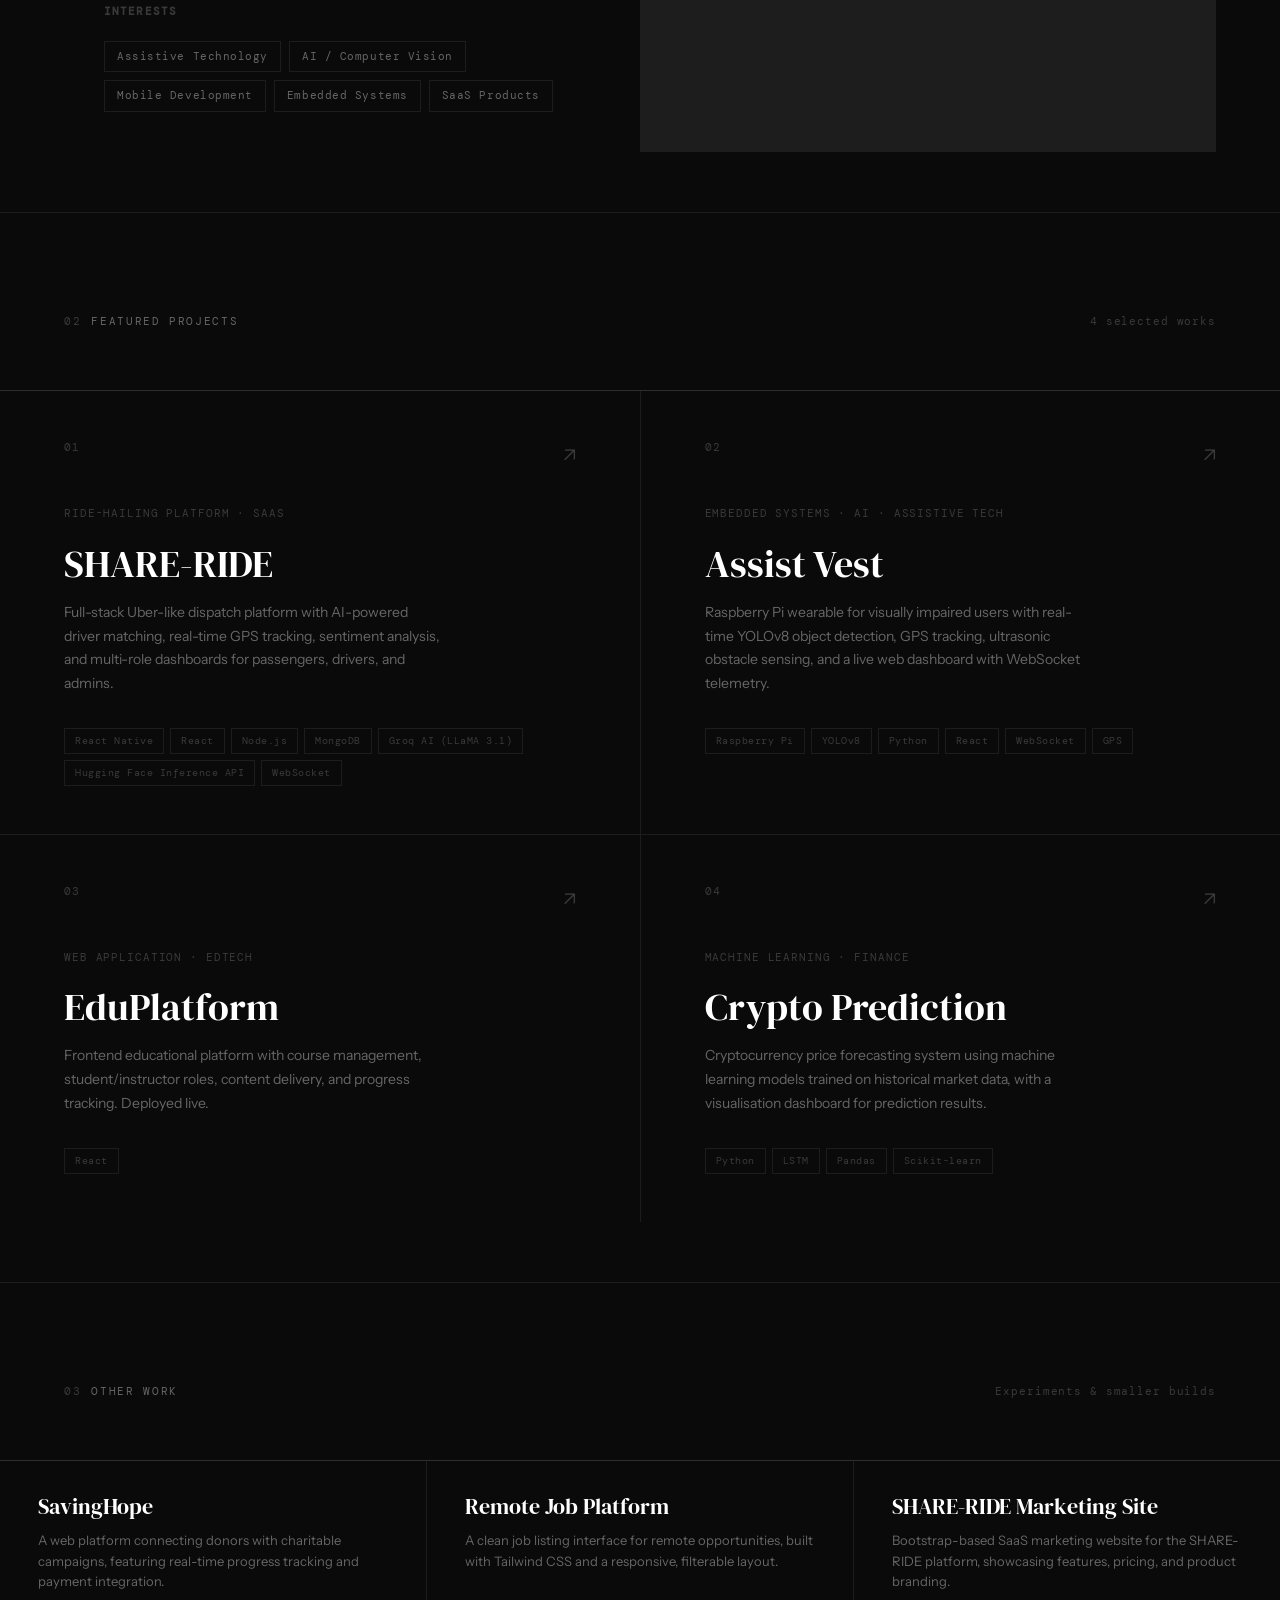
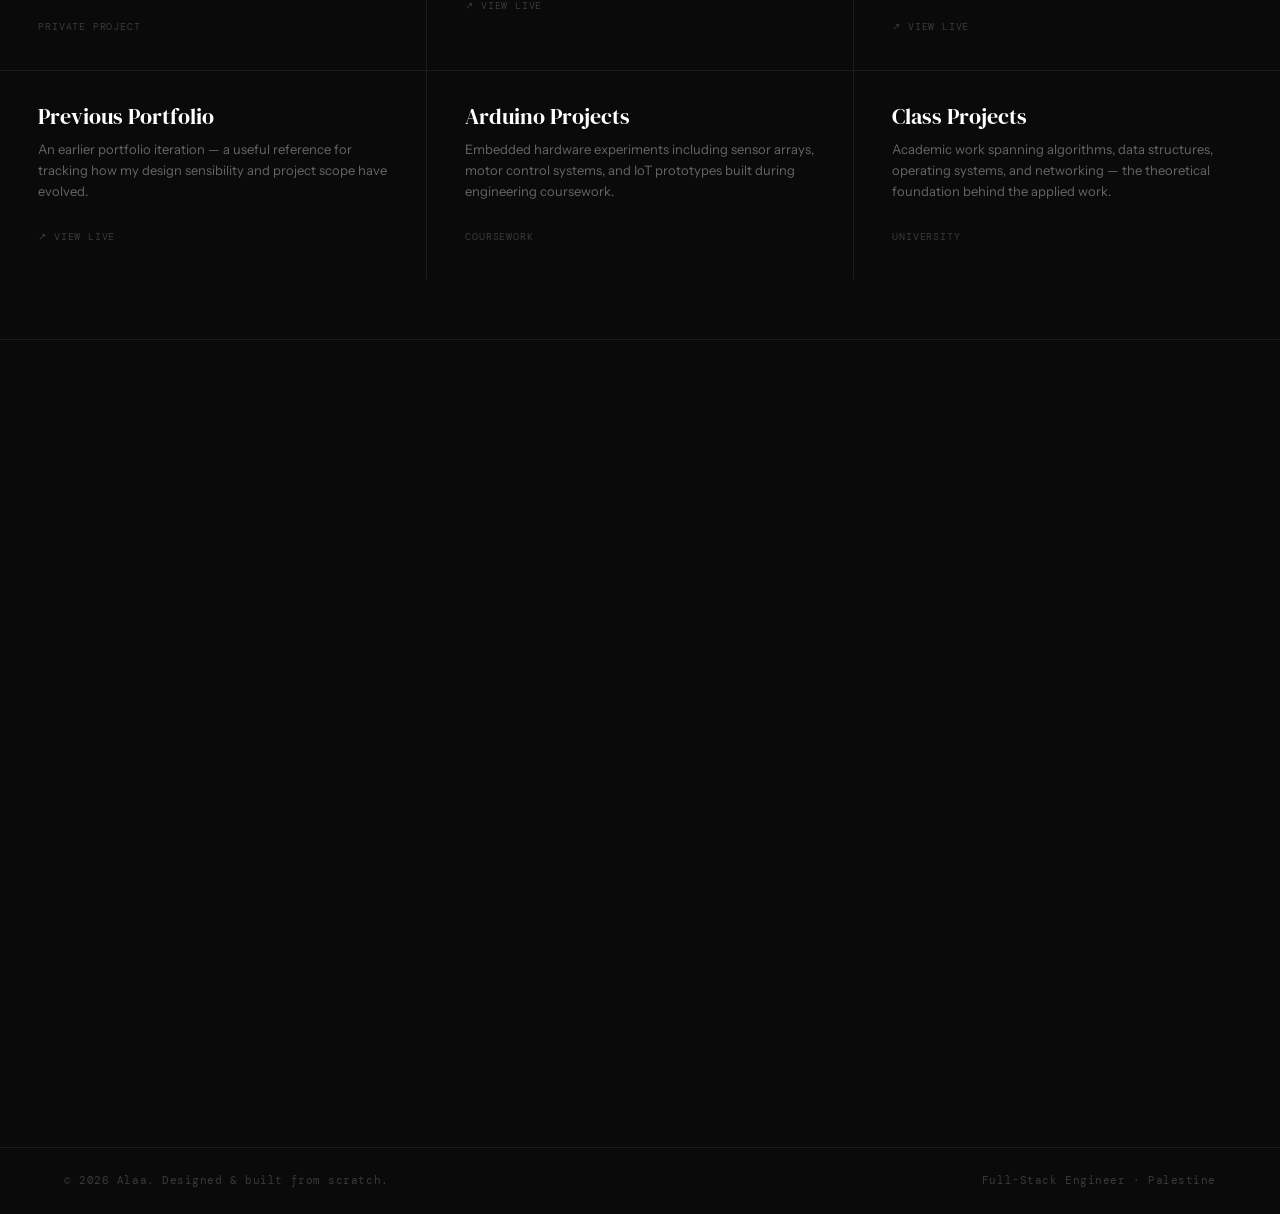
==== commit afb3fde6: "final portfolio" ====
--- a/index.html
+++ b/index.html
@@ -120,7 +120,7 @@
           <span>React Native</span>
           <span>React</span>
           <span>Node.js</span>
-          <li>MongoDB</li>
+          <span>MongoDB</span>
           <span>Groq AI (LLaMA 3.1)</span>
           <span>Hugging Face Inference API</span>
           <span>WebSocket</span>
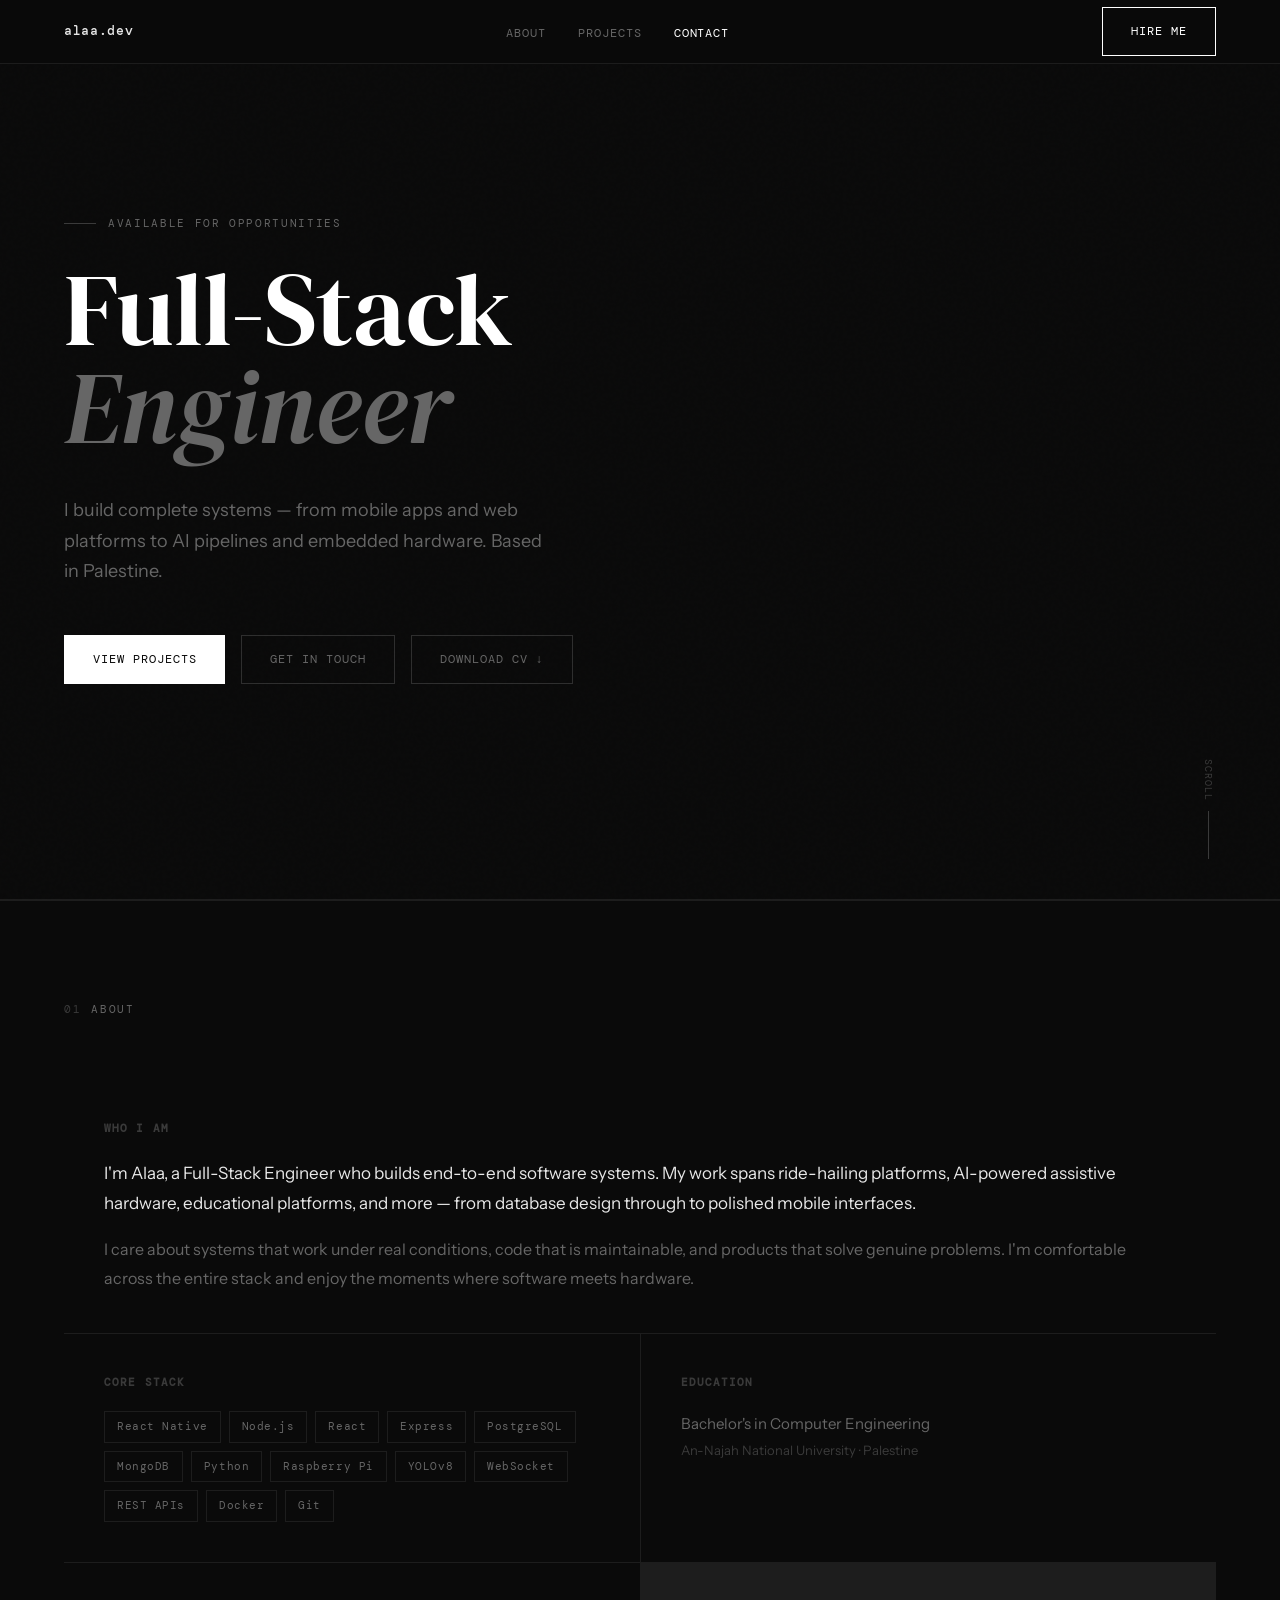
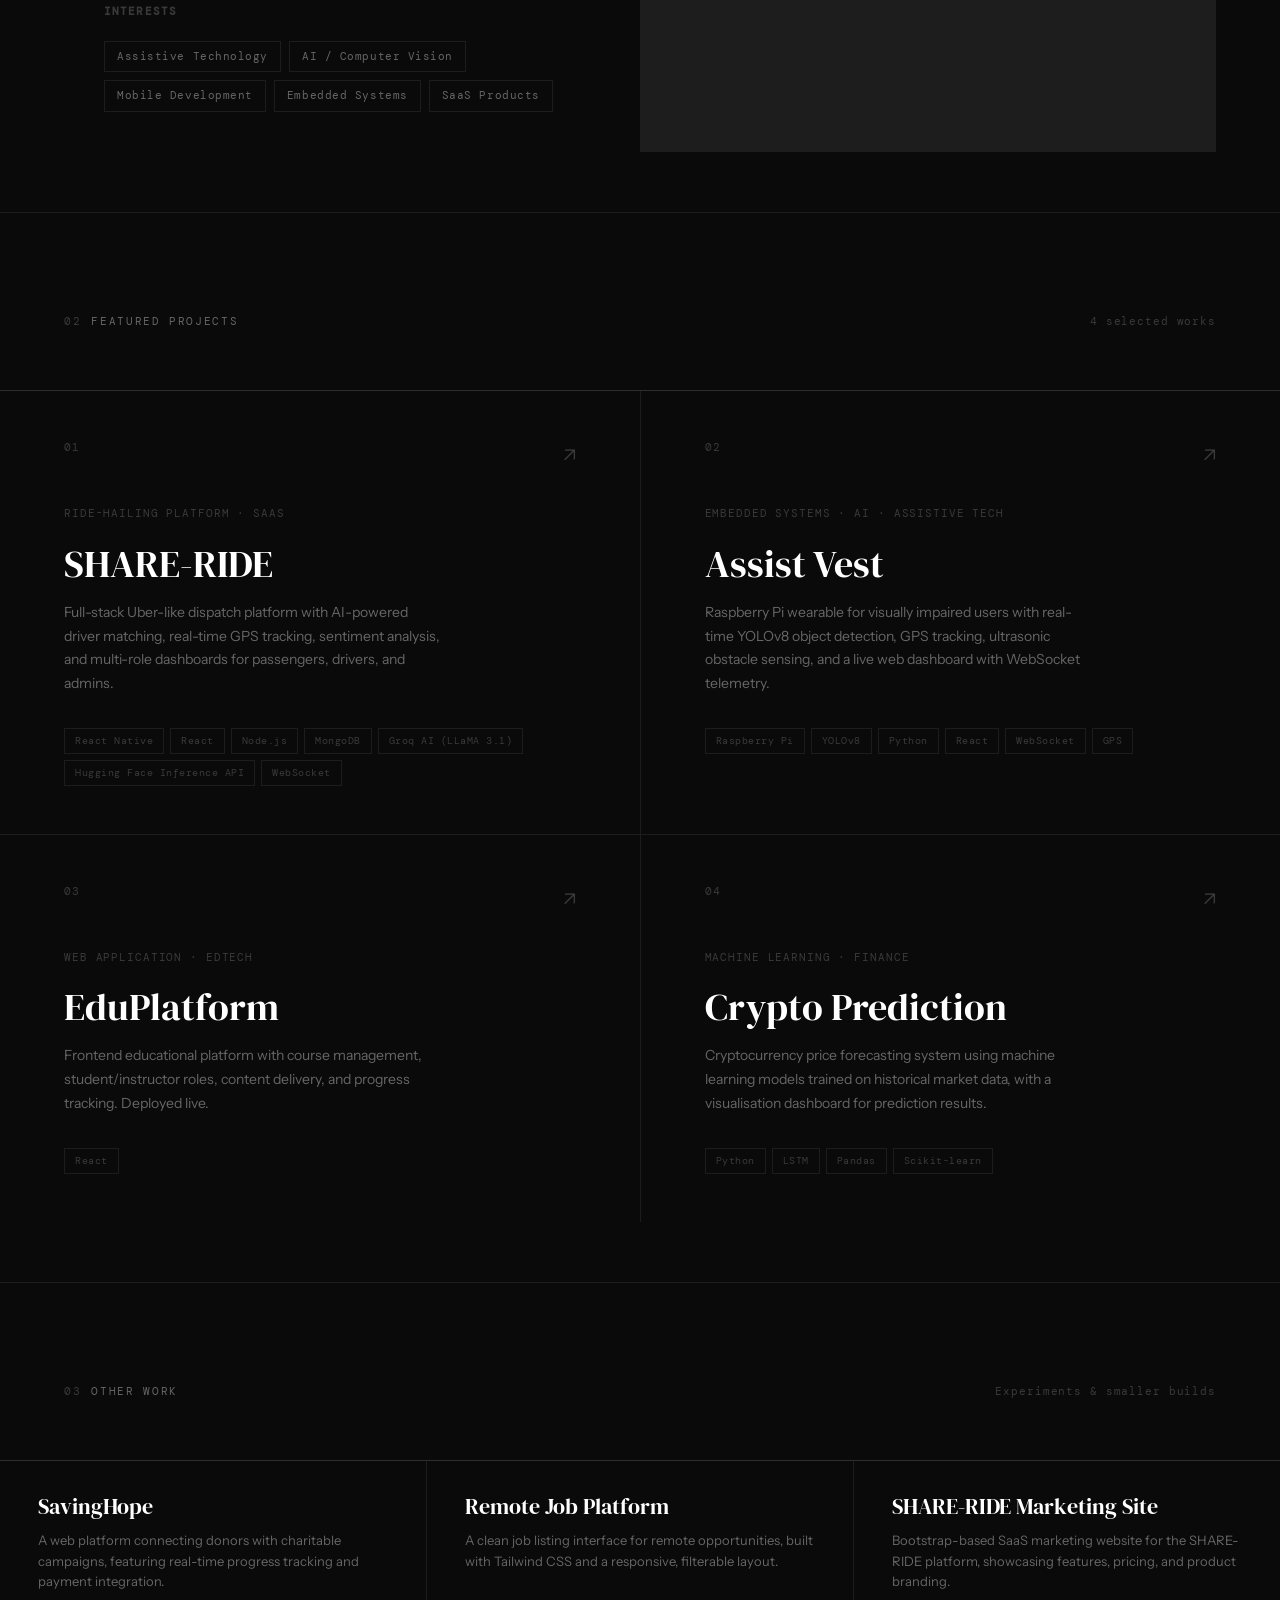
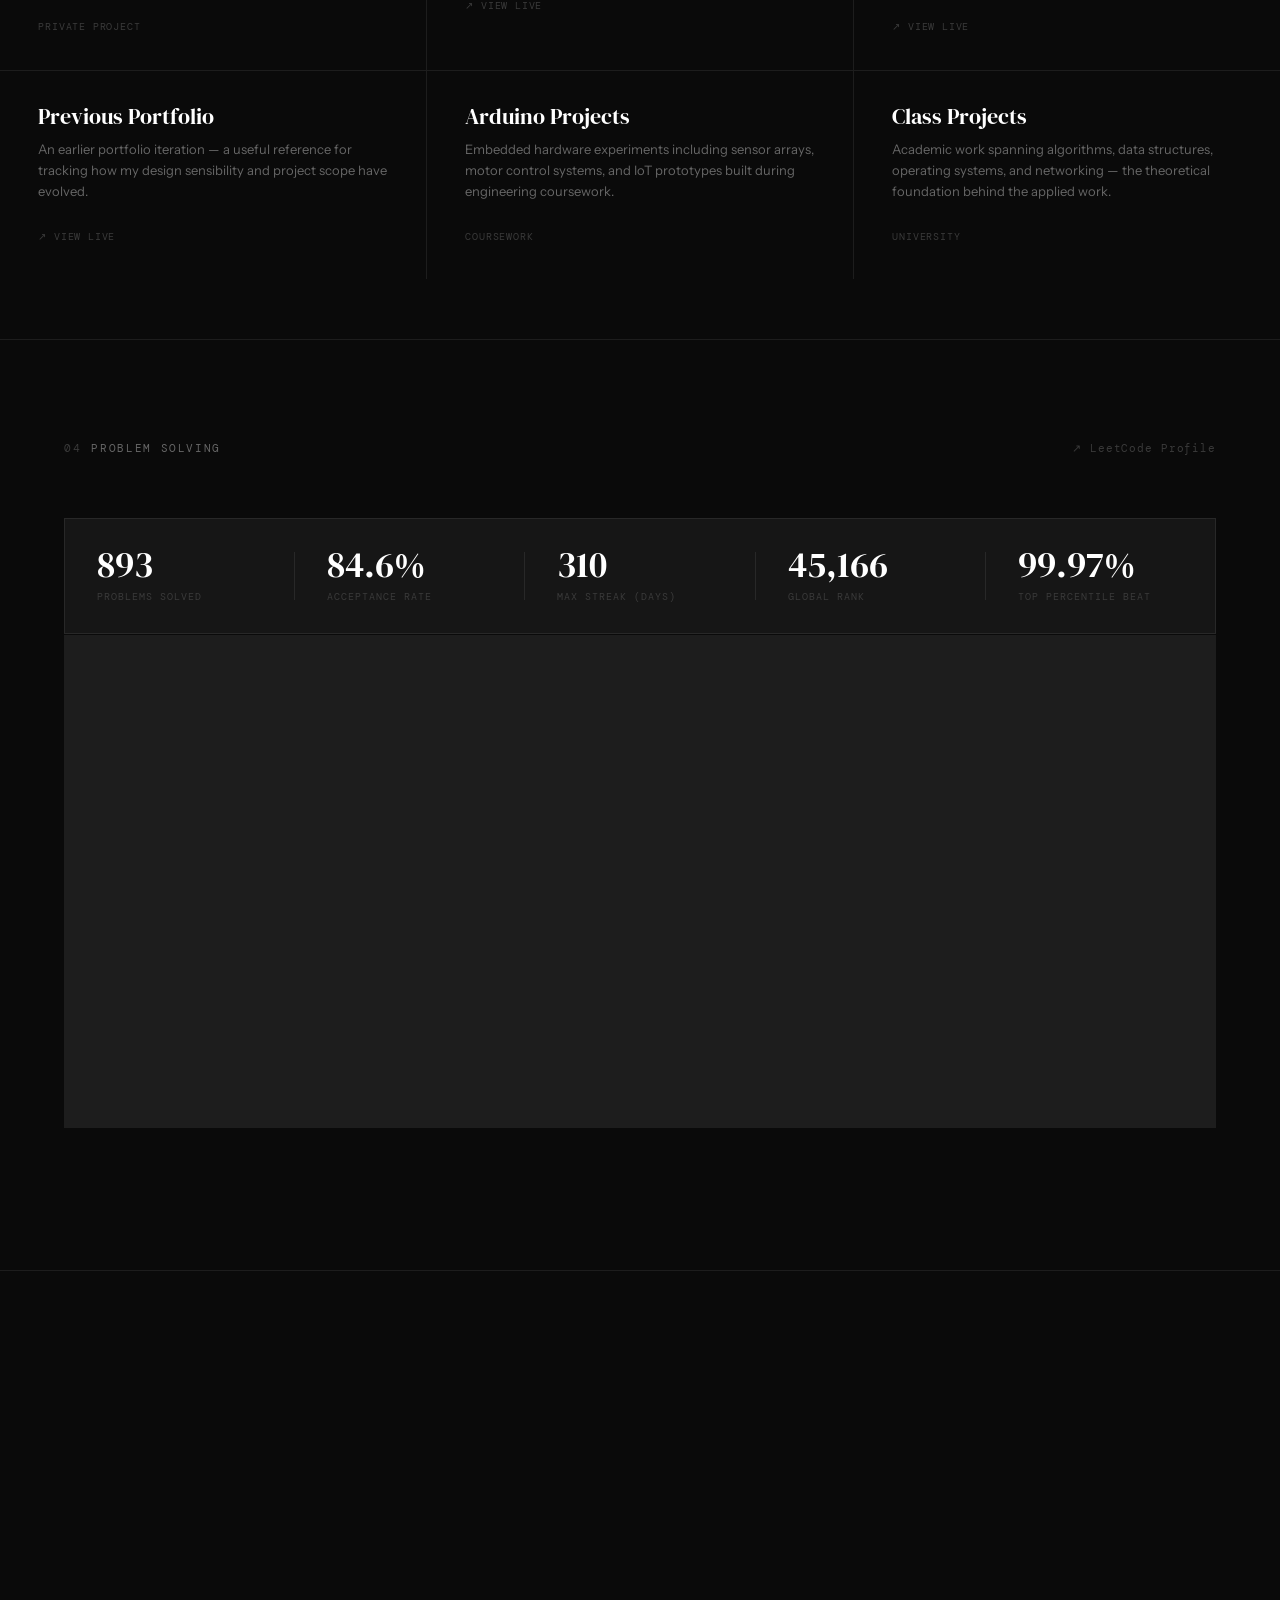
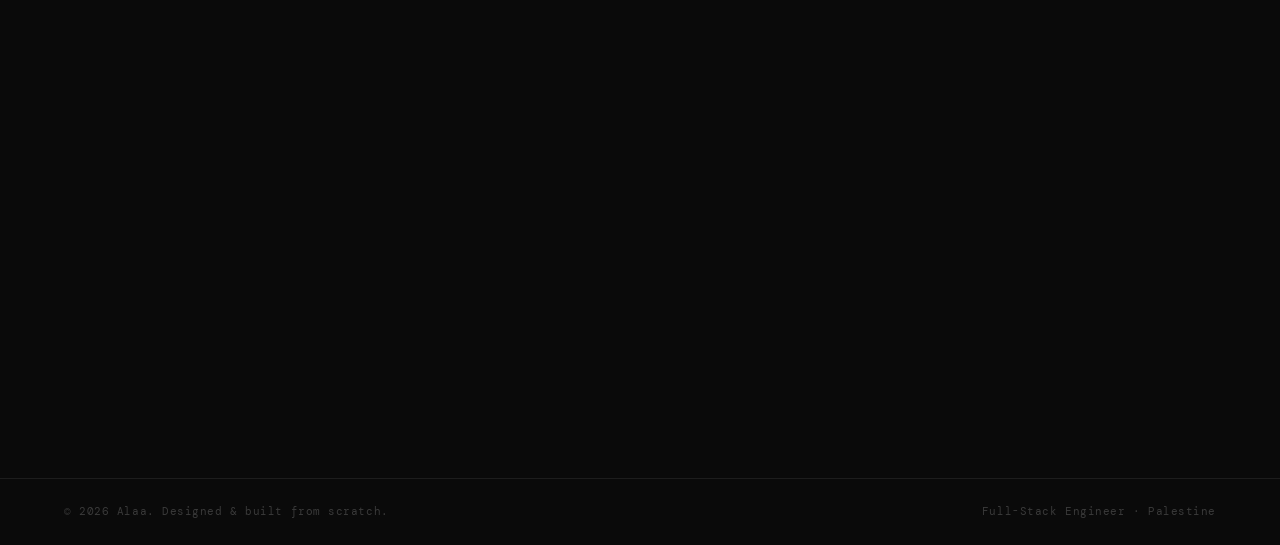
==== commit 8591c652: "improved by adding cv and leetcode profile." ====
--- a/index.html
+++ b/index.html
@@ -43,6 +43,7 @@
     <div class="hero-actions">
       <a href="#projects" class="btn btn-primary">View Projects</a>
       <a href="#contact" class="btn btn-ghost">Get in Touch</a>
+      <a href="https://drive.google.com/file/d/1YGP9PMydaOMZDgy7i5NMqH5lfFKnvXu8/view" target="_blank" class="btn btn-ghost">Download CV ↓</a>
     </div>
     <span class="hero-scroll">Scroll</span>
   </section>
@@ -225,14 +226,146 @@
     </div>
   </section>
 
+  <!-- LEETCODE -->
+  <section id="leetcode">
+    <div class="section-header">
+      <span class="section-label" data-num="04">Problem Solving</span>
+      <a href="https://leetcode.com/u/alaa112/" target="_blank" style="font-family:var(--font-mono);font-size:11px;color:var(--text-dimmer);letter-spacing:0.08em;text-decoration:none;transition:color 0.3s;" onmouseover="this.style.color='var(--white)'" onmouseout="this.style.color='var(--text-dimmer)'">↗ LeetCode Profile</a>
+    </div>
+
+    <div class="lc-wrapper">
+
+      <!-- Top stats bar -->
+      <div class="lc-stats-bar fade-up">
+        <div class="lc-stat">
+          <span class="lc-stat-num">893</span>
+          <span class="lc-stat-label">Problems Solved</span>
+        </div>
+        <div class="lc-stat-divider"></div>
+        <div class="lc-stat">
+          <span class="lc-stat-num">84.6%</span>
+          <span class="lc-stat-label">Acceptance Rate</span>
+        </div>
+        <div class="lc-stat-divider"></div>
+        <div class="lc-stat">
+          <span class="lc-stat-num">310</span>
+          <span class="lc-stat-label">Max Streak (Days)</span>
+        </div>
+        <div class="lc-stat-divider"></div>
+        <div class="lc-stat">
+          <span class="lc-stat-num">45,166</span>
+          <span class="lc-stat-label">Global Rank</span>
+        </div>
+        <div class="lc-stat-divider"></div>
+        <div class="lc-stat">
+          <span class="lc-stat-num">99.97%</span>
+          <span class="lc-stat-label">Top Percentile Beat</span>
+        </div>
+      </div>
+
+      <!-- Difficulty breakdown + Skills -->
+      <div class="lc-grid">
+
+        <!-- Difficulty -->
+        <div class="lc-card fade-up">
+          <h4 class="lc-card-title">Difficulty Breakdown</h4>
+          <div class="lc-difficulty-list">
+            <div class="lc-diff-row">
+              <span class="lc-diff-label easy">Easy</span>
+              <div class="lc-diff-bar-wrap">
+                <div class="lc-diff-bar" style="width:73.6%"></div>
+              </div>
+              <span class="lc-diff-count">699 <span class="lc-diff-total">/ 950</span></span>
+            </div>
+            <div class="lc-diff-row">
+              <span class="lc-diff-label medium">Medium</span>
+              <div class="lc-diff-bar-wrap">
+                <div class="lc-diff-bar" style="width:8.1%"></div>
+              </div>
+              <span class="lc-diff-count">167 <span class="lc-diff-total">/ 2069</span></span>
+            </div>
+            <div class="lc-diff-row">
+              <span class="lc-diff-label hard">Hard</span>
+              <div class="lc-diff-bar-wrap">
+                <div class="lc-diff-bar" style="width:2.9%"></div>
+              </div>
+              <span class="lc-diff-count">27 <span class="lc-diff-total">/ 943</span></span>
+            </div>
+          </div>
+          <div class="lc-languages">
+            <h4 class="lc-card-title" style="margin-top:28px;">Languages</h4>
+            <div class="lc-lang-list">
+              <div class="lc-lang-row">
+                <span class="lc-lang-name">C++</span>
+                <span class="lc-lang-count">776 problems</span>
+              </div>
+              <div class="lc-lang-row">
+                <span class="lc-lang-name">MySQL</span>
+                <span class="lc-lang-count">81 problems</span>
+              </div>
+              <div class="lc-lang-row">
+                <span class="lc-lang-name">JavaScript</span>
+                <span class="lc-lang-count">18 problems</span>
+              </div>
+            </div>
+          </div>
+        </div>
+
+        <!-- Skills -->
+        <div class="lc-card fade-up">
+          <h4 class="lc-card-title">Top Skills</h4>
+          <div class="lc-skill-group">
+            <span class="lc-skill-tier">Advanced</span>
+            <div class="lc-skill-tags">
+              <span class="lc-tag">Dynamic Programming ×37</span>
+              <span class="lc-tag">Backtracking ×19</span>
+              <span class="lc-tag">Divide and Conquer ×14</span>
+            </div>
+          </div>
+          <div class="lc-skill-group">
+            <span class="lc-skill-tier">Intermediate</span>
+            <div class="lc-skill-tags">
+              <span class="lc-tag">Hash Table ×165</span>
+              <span class="lc-tag">Math ×151</span>
+              <span class="lc-tag">Database ×81</span>
+            </div>
+          </div>
+          <div class="lc-skill-group">
+            <span class="lc-skill-tier">Fundamental</span>
+            <div class="lc-skill-tags">
+              <span class="lc-tag">Array ×400</span>
+              <span class="lc-tag">String ×230</span>
+              <span class="lc-tag">Sorting ×85</span>
+            </div>
+          </div>
+          <div class="lc-badges fade-up" style="margin-top:28px;">
+            <h4 class="lc-card-title">Badges</h4>
+            <div class="lc-badge-list">
+              <div class="lc-badge">🏅 365 Days Badge</div>
+              <div class="lc-badge lc-badge-highlight">🏆 500 Days Badge</div>
+              <div class="lc-badge">⭐ 100 Days Badge 2026</div>
+            </div>
+          </div>
+        </div>
+
+      </div>
+
+      <div class="lc-cta fade-up">
+        <a href="https://leetcode.com/u/alaa112/" target="_blank" class="btn btn-ghost">View Full LeetCode Profile ↗</a>
+      </div>
+
+    </div>
+  </section>
+
   <!-- CONTACT -->
   <section id="contact" class="contact-section">
     <div class="contact-inner">
-      <div class="section-label fade-up" data-num="04" style="margin-bottom:32px;">Contact</div>
+      <div class="section-label fade-up" data-num="05" style="margin-bottom:32px;">Contact</div>
       <h2 class="fade-up">Let's build<br><em>something real.</em></h2>
       <p class="fade-up">Open to full-time roles, freelance projects, and interesting collaborations. Based in Palestine, working globally.</p>
       <div class="contact-links fade-up">
         <a href="mailto:alaa1190a@gmail.com" class="btn btn-primary">Send an Email</a>
+        <a href="https://drive.google.com/file/d/1YGP9PMydaOMZDgy7i5NMqH5lfFKnvXu8/view" target="_blank" class="btn btn-ghost">Download CV</a>
         <a href="https://github.com/alaa1252" target="_blank" class="btn btn-ghost">GitHub Profile</a>
         <a href="https://www.linkedin.com/in/alaa-alawneh-941721393/" target="_blank" class="btn btn-ghost">LinkedIn</a>
       </div>
@@ -248,6 +381,10 @@
         <div class="contact-meta-item">
           <span>LinkedIn</span>
           <a href="https://www.linkedin.com/in/alaa-alawneh-941721393/" target="_blank">Alaa Alawneh</a>
+        </div>
+        <div class="contact-meta-item">
+          <span>LeetCode</span>
+          <a href="https://leetcode.com/u/alaa112/" target="_blank">alaa112</a>
         </div>
         <div class="contact-meta-item">
           <span>Location</span>
--- a/assets/css/style.css
+++ b/assets/css/style.css
@@ -805,6 +805,210 @@
   transform: translateY(0);
 }
 
+/* ─── LEETCODE SECTION ─── */
+.lc-wrapper {
+  padding: 60px clamp(24px, 5vw, 80px);
+}
+
+.lc-stats-bar {
+  display: flex;
+  align-items: center;
+  gap: 0;
+  border: 1px solid var(--line);
+  background: var(--bg-3);
+  margin-bottom: 1px;
+  flex-wrap: wrap;
+}
+
+.lc-stat {
+  flex: 1;
+  min-width: 120px;
+  padding: 28px 32px;
+  display: flex;
+  flex-direction: column;
+  gap: 6px;
+}
+
+.lc-stat-divider {
+  width: 1px;
+  height: 48px;
+  background: var(--line);
+  flex-shrink: 0;
+}
+
+.lc-stat-num {
+  font-family: var(--font-display);
+  font-size: clamp(24px, 3vw, 36px);
+  font-weight: 400;
+  color: var(--white);
+  line-height: 1;
+}
+
+.lc-stat-label {
+  font-family: var(--font-mono);
+  font-size: 10px;
+  letter-spacing: 0.1em;
+  color: var(--text-dimmer);
+  text-transform: uppercase;
+}
+
+.lc-grid {
+  display: grid;
+  grid-template-columns: 1fr 1fr;
+  gap: 1px;
+  background: var(--line);
+  margin-bottom: 1px;
+}
+
+.lc-card {
+  background: var(--bg-3);
+  padding: 36px 40px;
+}
+
+.lc-card-title {
+  font-family: var(--font-mono);
+  font-size: 10px;
+  letter-spacing: 0.12em;
+  color: var(--text-dimmer);
+  text-transform: uppercase;
+  margin-bottom: 20px;
+}
+
+/* Difficulty bars */
+.lc-difficulty-list {
+  display: flex;
+  flex-direction: column;
+  gap: 14px;
+}
+
+.lc-diff-row {
+  display: flex;
+  align-items: center;
+  gap: 12px;
+}
+
+.lc-diff-label {
+  font-family: var(--font-mono);
+  font-size: 11px;
+  letter-spacing: 0.05em;
+  width: 60px;
+  flex-shrink: 0;
+}
+
+.lc-diff-label.easy   { color: #6ee7b7; }
+.lc-diff-label.medium { color: #fbbf24; }
+.lc-diff-label.hard   { color: #f87171; }
+
+.lc-diff-bar-wrap {
+  flex: 1;
+  height: 3px;
+  background: var(--line);
+  position: relative;
+}
+
+.lc-diff-bar {
+  height: 100%;
+  background: var(--white);
+  opacity: 0.25;
+}
+
+.lc-diff-count {
+  font-family: var(--font-mono);
+  font-size: 11px;
+  color: var(--text);
+  width: 80px;
+  text-align: right;
+  flex-shrink: 0;
+}
+
+.lc-diff-total {
+  color: var(--text-dimmer);
+}
+
+/* Languages */
+.lc-lang-list {
+  display: flex;
+  flex-direction: column;
+  gap: 10px;
+}
+
+.lc-lang-row {
+  display: flex;
+  justify-content: space-between;
+  align-items: center;
+  padding: 10px 0;
+  border-bottom: 1px solid var(--line);
+}
+
+.lc-lang-name {
+  font-family: var(--font-mono);
+  font-size: 12px;
+  color: var(--text);
+  letter-spacing: 0.04em;
+}
+
+.lc-lang-count {
+  font-family: var(--font-mono);
+  font-size: 11px;
+  color: var(--text-dimmer);
+}
+
+/* Skills */
+.lc-skill-group {
+  margin-bottom: 20px;
+}
+
+.lc-skill-tier {
+  font-family: var(--font-mono);
+  font-size: 10px;
+  letter-spacing: 0.1em;
+  color: var(--text-dimmer);
+  text-transform: uppercase;
+  display: block;
+  margin-bottom: 10px;
+}
+
+.lc-skill-tags {
+  display: flex;
+  flex-wrap: wrap;
+  gap: 6px;
+}
+
+.lc-tag {
+  font-family: var(--font-mono);
+  font-size: 11px;
+  letter-spacing: 0.04em;
+  color: var(--text-dim);
+  border: 1px solid var(--line);
+  padding: 5px 10px;
+  background: var(--bg);
+}
+
+/* Badges */
+.lc-badge-list {
+  display: flex;
+  flex-wrap: wrap;
+  gap: 8px;
+}
+
+.lc-badge {
+  font-family: var(--font-mono);
+  font-size: 11px;
+  color: var(--text-dim);
+  border: 1px solid var(--line);
+  padding: 8px 14px;
+  background: var(--bg);
+}
+
+.lc-badge-highlight {
+  border-color: var(--line-strong);
+  color: var(--white);
+}
+
+.lc-cta {
+  padding-top: 32px;
+}
+
 /* ─── RESPONSIVE ─── */
 @media (max-width: 900px) {
   .about-grid { grid-template-columns: 1fr; }
@@ -815,10 +1019,16 @@
   .nav-cta { display: none; }
   .nav-hamburger { display: flex; }
   .tech-grid { grid-template-columns: 1fr; }
+  .lc-grid { grid-template-columns: 1fr; }
+  .lc-stat-divider { display: none; }
+  .lc-stat { border-bottom: 1px solid var(--line); }
 }
 
 @media (max-width: 600px) {
   .other-grid { grid-template-columns: 1fr; }
   .contact-meta { gap: 24px; }
   .arch-diagram { font-size: 11px; padding: 24px; }
-}
+  .lc-stats-bar { flex-direction: column; }
+  .lc-stat { padding: 20px 24px; }
+  .lc-card { padding: 28px 24px; }
+}
